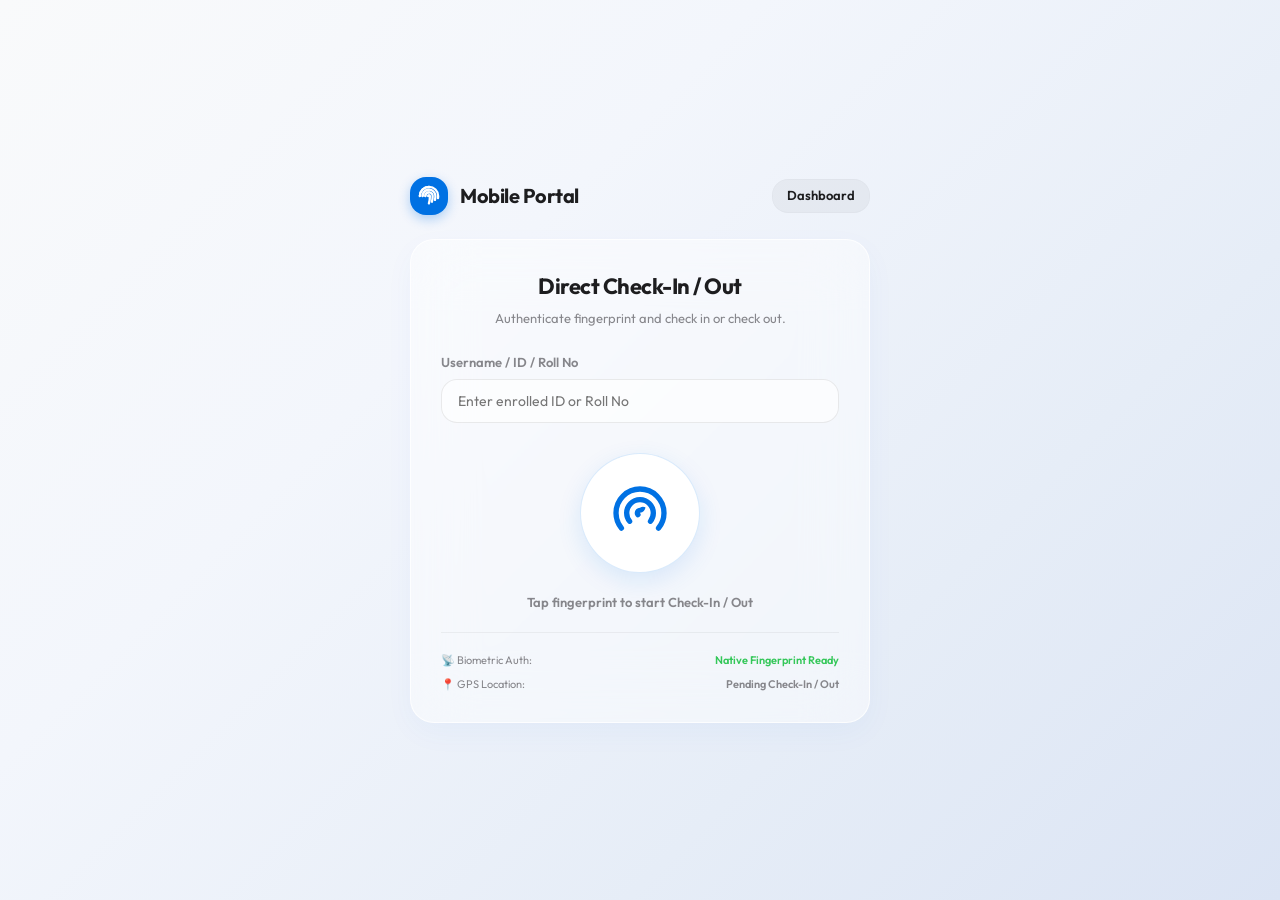
==== static/mobile.html @ 59ae8fd3 "Initial commit: PassBiometric passkey kiosk and dashboard" ====
<!DOCTYPE html>
<html lang="en">
<head>
    <meta charset="UTF-8">
    <meta name="viewport" content="width=device-width, initial-scale=1.0">
    <title>Biometric Attendance - Mobile Check-In / Out</title>
    
    <!-- Unified CSS Design -->
    <link rel="stylesheet" href="/static/css/style.css?v=1.3">
</head>
<body>
    <div class="bg-blob blob-blue"></div>
    <div class="bg-blob blob-pink"></div>

    <div class="app-container" style="max-width: 480px; min-height: 100vh; justify-content: center; padding: 20px 10px;">
        <header style="margin-bottom: 24px;">
            <a href="/" class="brand">
                <div class="brand-icon">
                    <svg width="22" height="22" viewBox="0 0 24 24" fill="none" stroke="currentColor" stroke-width="2.5" stroke-linecap="round" stroke-linejoin="round">
                        <path d="M2 12a10 10 0 0 1 20 0c0 .76-.05 1.52-.16 2.27" />
                        <path d="M5 12a7 7 0 0 1 14 0c0 1.45-.16 2.9-.48 4.3" />
                        <path d="M8 12a4 4 0 0 1 8 0c0 2.1-.28 4.2-.82 6.24" />
                        <path d="M11 12a1 1 0 0 1 2 0c0 2.72-.37 5.43-1.11 8.08" />
                        <path d="M12 2C6.48 2 2 6.48 2 12" />
                        <path d="M12 5c-3.87 0-7 3.13-7 7" />
                        <path d="M12 8c-2.21 0-4 1.79-4 4" />
                    </svg>
                </div>
                <span class="brand-title">Mobile Portal</span>
            </a>
            <a href="/" id="dashboard-back-btn" class="btn btn-secondary" style="padding: 6px 14px; font-size: 13px;">Dashboard</a>
        </header>

        <!-- Attendance Glass Card -->
        <div class="glass-card" style="padding: 30px; text-align: center;">
            
            <!-- Sync Mode Indicator -->
            <div id="sync-mode-badge" style="display: none; background: var(--system-blue-light); color: var(--system-blue); padding: 6px 12px; border-radius: 20px; font-size: 11px; font-weight: 700; text-transform: uppercase; letter-spacing: 0.5px; margin: 0 auto 15px; width: fit-content;">
                🔗 Syncing with Desktop Kiosk
            </div>
            
            <h2 id="portal-title" style="font-size: 22px; font-weight: 700; color: var(--text-primary); letter-spacing: -0.5px; margin-bottom: 6px;">
                Direct Check-In / Out
            </h2>
            <p style="font-size: 13px; color: var(--text-secondary); margin-bottom: 25px;">
                Authenticate fingerprint and check in or check out.
            </p>

            <form id="attendance-form" onsubmit="event.preventDefault();">
                <!-- Username Input -->
                <div class="form-group" style="text-align: left;">
                    <label class="form-label" for="username-field">Username / ID / Roll No</label>
                    <input type="text" id="username-field" class="form-control" placeholder="Enter enrolled ID or Roll No" required autocomplete="off">
                </div>

                <!-- Circular Fingerprint Trigger Widget -->
                <div style="margin: 30px 0 15px;">
                    <div id="trigger-scan-btn" class="fingerprint-container" style="width: 120px; height: 120px; box-shadow: 0 8px 24px rgba(0,113,227,0.12); border-color: rgba(0,113,227,0.15);">
                        <div class="pulse-ring" style="border-color: var(--system-blue);"></div>
                        <div class="scanner-line"></div>
                        <svg class="fingerprint-svg" style="fill: var(--system-blue); width: 64px; height: 64px;" viewBox="0 0 24 24">
                            <path d="M12,2A10,10,0,0,0,2,12a9.89,9.89,0,0,0,2.18,6.17,1,1,0,1,0,1.64-1.14A7.92,7.92,0,0,1,4,12a8,8,0,0,1,16,0,7.91,7.91,0,0,1-1.81,5A1,1,0,1,0,19.74,18.3,9.89,9.89,0,0,0,22,12,10,10,0,0,0,12,2Zm0,4a6,6,0,0,0-6,6,5.92,5.92,0,0,0,1.31,3.7,1,1,0,0,0,1.6-1.2A3.91,3.91,0,0,1,8,12a4,4,0,0,1,8,0,3.91,3.91,0,0,1-.87,2.5,1,1,0,0,0,1.6,1.2A5.92,5.92,0,0,0,18,12,6,6,0,0,0,12,6Zm0,4a2,2,0,0,0-2,2,1.91,1.91,0,0,0,.43,1.2,1,1,0,0,0,1.6-1.2,0.1,0.1,0,0,1,0-.06,0.1,0.1,0,0,1,0,0,1,1,0,0,0,0-.08,2,2,0,0,0,2-2A2,2,0,0,0,12,10Z"/>
                        </svg>
                    </div>
                </div>
                
                <!-- Status Info -->
                <div style="font-size: 13px; font-weight: 600; color: var(--text-secondary); margin-bottom: 20px;" id="verification-status-label">
                    Tap fingerprint to start Check-In / Out
                </div>

                <div style="display: flex; flex-direction: column; gap: 8px; border-top: 1px solid rgba(0,0,0,0.05); padding-top: 20px; font-size: 11px; text-align: left; color: var(--text-secondary); line-height: 1.4;">
                    <div style="display: flex; justify-content: space-between;">
                        <span>📡 Biometric Auth:</span>
                        <span id="biometric-support-status" style="font-weight: 600;">Verifying...</span>
                    </div>
                    <div style="display: flex; justify-content: space-between;">
                        <span>📍 GPS Location:</span>
                        <span id="gps-support-status" style="font-weight: 600;">Pending Check-In / Out</span>
                    </div>
                </div>
            </form>
        </div>
    </div>

    <!-- Success Drawer overlay -->
    <div class="success-overlay" id="mobile-success-overlay">
        <div class="success-content" style="max-width: 320px;">
            <div class="checkmark-circle">✓</div>
            <h2 style="font-size: 24px; font-weight: 700; color: var(--text-primary); letter-spacing: -0.5px; margin-bottom: 6px;">Check-In / Out Complete!</h2>
            <p id="success-description-label" style="font-size: 13px; color: var(--text-secondary); margin-bottom: 25px;">
                Your local attendance check-in/out log was recorded.
            </p>
            <div id="success-redirect-timer" style="font-size: 12px; color: var(--text-secondary); font-weight: 500;">
                Returning to dashboard...
            </div>
        </div>
    </div>

    <!-- Unified JS Libraries -->
    <script src="/static/js/app.js"></script>
    <script src="/static/js/mobile.js"></script>

</body>
</html>
---- static/css/style.css ----
/* 
   Apple Glassmorphism Light Design System 
   Biometric Attendance System
*/

@import url('https://fonts.googleapis.com/css2?family=Outfit:wght@300;400;500;600;700&display=swap');

:root {
    --bg-gradient: linear-gradient(135deg, #f9fafb 0%, #f3f6fc 35%, #e6edf7 70%, #dbe4f4 100%);
    
    /* Apple Palette */
    --system-blue: #0071e3;
    --system-blue-hover: #147ce5;
    --system-blue-light: rgba(0, 113, 227, 0.08);
    
    --system-green: #34c759;
    --system-green-light: rgba(52, 199, 89, 0.1);
    
    --system-red: #ff3b30;
    --system-red-light: rgba(255, 59, 48, 0.08);
    
    --system-amber: #ff9500;
    
    /* Neutral Text Colors */
    --text-primary: #1d1d1f;
    --text-secondary: #86868b;
    --text-tertiary: #b6b6bb;
    
    /* Rich Glassmorphism Configuration */
    --glass-bg: rgba(255, 255, 255, 0.45);
    --glass-bg-hover: rgba(255, 255, 255, 0.65);
    --glass-border: rgba(255, 255, 255, 0.75);
    --glass-shadow: 0 10px 30px 0 rgba(0, 113, 227, 0.04), 0 1px 3px 0 rgba(0, 0, 0, 0.01);
    
    /* Squircle Rounding */
    --radius-large: 24px;
    --radius-medium: 16px;
    --radius-small: 10px;
    
    --transition-smooth: all 0.3s cubic-bezier(0.25, 0.8, 0.25, 1);
    --transition-spring: all 0.5s cubic-bezier(0.175, 0.885, 0.32, 1.275);
}

* {
    margin: 0;
    padding: 0;
    box-sizing: border-box;
    font-family: 'Outfit', -apple-system, BlinkMacSystemFont, "Segoe UI", Roboto, sans-serif;
    -webkit-font-smoothing: antialiased;
    -moz-osx-font-smoothing: grayscale;
}

html, body {
    background: var(--bg-gradient);
    color: var(--text-primary);
    min-height: 100vh;
    overflow-x: hidden !important;
    max-width: 100% !important;
    width: 100% !important;
    line-height: 1.5;
}

/* Background animated glow blobs */
.bg-blob {
    position: fixed;
    width: 500px;
    height: 500px;
    border-radius: 50%;
    filter: blur(120px);
    opacity: 0.18;
    z-index: -10;
    pointer-events: none;
    animation: float-blob 25s infinite alternate ease-in-out;
}
.blob-blue {
    background: #0071e3;
    top: -150px;
    right: -150px;
}
.blob-pink {
    background: #af72ff;
    bottom: -150px;
    left: -150px;
    animation-delay: -12s;
}
@keyframes float-blob {
    0% { transform: translate(0, 0) scale(1); }
    50% { transform: translate(60px, -40px) scale(1.1); }
    100% { transform: translate(-40px, 60px) scale(0.95); }
}

/* Glassmorphism Card Utilities */
.glass-card {
    background: var(--glass-bg);
    backdrop-filter: blur(30px);
    -webkit-backdrop-filter: blur(30px);
    border: 1px solid var(--glass-border);
    border-radius: var(--radius-large);
    box-shadow: var(--glass-shadow);
    padding: 24px;
    transition: transform 0.4s cubic-bezier(0.165, 0.84, 0.44, 1), background 0.3s ease, box-shadow 0.4s ease, border-color 0.3s ease;
}

.glass-card:hover {
    transform: translateY(-4px);
    background: var(--glass-bg-hover);
    border-color: rgba(255, 255, 255, 0.9);
    box-shadow: 0 20px 40px rgba(0, 113, 227, 0.08), 0 1px 3px rgba(255, 255, 255, 0.8);
}

/* Page Wrapper / Main Container */
.app-container {
    max-width: 1200px;
    margin: 0 auto;
    padding: 40px 20px;
    min-height: 100vh;
    display: flex;
    flex-direction: column;
}

/* Main Navigation / Header */
header {
    display: flex;
    justify-content: space-between;
    align-items: center;
    margin-bottom: 40px;
}

.brand {
    display: flex;
    align-items: center;
    gap: 12px;
    text-decoration: none;
    color: var(--text-primary);
}

.brand-icon {
    width: 38px;
    height: 38px;
    background: var(--system-blue);
    border-radius: var(--radius-medium);
    display: flex;
    align-items: center;
    justify-content: center;
    color: white;
    box-shadow: 0 4px 12px rgba(0, 113, 227, 0.3);
}

.brand-title {
    font-size: 20px;
    font-weight: 700;
    letter-spacing: -0.5px;
}

.nav-links {
    display: flex;
    gap: 12px;
}

/* Premium Apple Buttons */
.btn {
    display: inline-flex;
    align-items: center;
    justify-content: center;
    gap: 8px;
    padding: 10px 20px;
    font-size: 14px;
    font-weight: 600;
    border-radius: var(--radius-medium);
    border: none;
    cursor: pointer;
    transition: var(--transition-spring);
    text-decoration: none;
}

.btn-primary {
    background: var(--system-blue);
    color: white;
    box-shadow: 0 4px 14px rgba(0, 113, 227, 0.2);
}

.btn-primary:hover {
    background: var(--system-blue-hover);
    transform: translateY(-2px);
    box-shadow: 0 6px 18px rgba(0, 113, 227, 0.3);
}

.btn-primary:active {
    transform: translateY(0);
}

.btn-secondary {
    background: rgba(0, 0, 0, 0.04);
    color: var(--text-primary);
    border: 1px solid rgba(0, 0, 0, 0.02);
}

.btn-secondary:hover {
    background: rgba(0, 0, 0, 0.07);
    transform: translateY(-2px);
}

.btn-danger {
    background: var(--system-red-light);
    color: var(--system-red);
    border: 1px solid rgba(255, 59, 48, 0.1);
}

.btn-danger:hover {
    background: var(--system-red);
    color: white;
    transform: translateY(-2px);
}

/* Grid Layouts */
.grid-dashboard {
    display: grid;
    grid-template-columns: 1fr 1fr;
    gap: 30px;
    flex-grow: 1;
}

@media (max-width: 900px) {
    .grid-dashboard {
        grid-template-columns: 1fr;
    }
}

/* Statistics Widgets */
.stats-container {
    display: grid;
    grid-template-columns: repeat(3, 1fr);
    gap: 20px;
    margin-bottom: 30px;
}

.stat-box {
    text-align: center;
    padding: 20px;
}

.stat-num {
    font-size: 38px;
    font-weight: 700;
    color: var(--system-blue);
    line-height: 1;
    margin-bottom: 6px;
    letter-spacing: -1px;
}

.stat-label {
    font-size: 13px;
    color: var(--text-secondary);
    font-weight: 500;
}

/* Live Logs Feed */
.logs-panel {
    display: flex;
    flex-direction: column;
    height: 100%;
}

.section-title {
    font-size: 18px;
    font-weight: 700;
    margin-bottom: 20px;
    letter-spacing: -0.3px;
    display: flex;
    justify-content: space-between;
    align-items: center;
}

.logs-list-wrapper {
    flex-grow: 1;
    overflow-y: auto;
    max-height: 480px;
    padding-right: 8px;
}

/* Custom Scrollbar */
.logs-list-wrapper::-webkit-scrollbar {
    width: 6px;
}
.logs-list-wrapper::-webkit-scrollbar-track {
    background: transparent;
}
.logs-list-wrapper::-webkit-scrollbar-thumb {
    background: rgba(0, 0, 0, 0.1);
    border-radius: 10px;
}

.log-item {
    display: flex;
    justify-content: space-between;
    align-items: center;
    padding: 14px 16px;
    background: rgba(255, 255, 255, 0.4);
    border-radius: var(--radius-medium);
    margin-bottom: 12px;
    border: 1px solid rgba(255, 255, 255, 0.3);
    transition: var(--transition-smooth);
    animation: slideIn 0.3s ease-out;
}

.log-item:hover {
    background: rgba(255, 255, 255, 0.75);
    border-color: rgba(0, 113, 227, 0.15);
}

.log-info {
    display: flex;
    align-items: center;
    gap: 12px;
}

.log-avatar {
    width: 36px;
    height: 36px;
    border-radius: 50%;
    background: var(--system-blue-light);
    color: var(--system-blue);
    display: flex;
    align-items: center;
    justify-content: center;
    font-weight: 700;
    font-size: 14px;
    overflow: hidden;
}

.log-avatar img {
    width: 100%;
    height: 100%;
    object-fit: cover;
}

.log-meta h4 {
    font-size: 14px;
    font-weight: 600;
    color: var(--text-primary);
}

.log-meta p {
    font-size: 11px;
    color: var(--text-secondary);
}

.log-badge {
    padding: 3px 8px;
    border-radius: 20px;
    font-size: 10px;
    font-weight: 700;
    text-transform: uppercase;
}

.badge-admin { background: #ffe6e6; color: var(--system-red); }
.badge-teacher { background: #e3f2fd; color: var(--system-blue); }
.badge-employee { background: #e8f5e9; color: var(--system-green); }
.badge-student { background: #fff3e0; color: var(--system-amber); }
.badge-worker { background: #f3e5f5; color: #9c27b0; }

.log-right {
    display: flex;
    align-items: center;
    gap: 12px;
}

.log-time {
    font-size: 12px;
    color: var(--text-secondary);
    font-weight: 500;
    text-align: right;
}

.log-location-btn {
    color: var(--system-blue);
    background: none;
    border: none;
    cursor: pointer;
    font-size: 14px;
    display: flex;
    align-items: center;
    justify-content: center;
    width: 28px;
    height: 28px;
    border-radius: 50%;
    transition: var(--transition-smooth);
}

.log-location-btn:hover {
    background: var(--system-blue-light);
}

.log-delete-btn {
    color: var(--system-red);
    background: none;
    border: none;
    cursor: pointer;
    font-size: 14px;
    display: flex;
    align-items: center;
    justify-content: center;
    width: 28px;
    height: 28px;
    border-radius: 50%;
    transition: var(--transition-smooth);
    opacity: 0.7;
}

.log-delete-btn:hover {
    background: rgba(255, 59, 48, 0.1);
    opacity: 1;
}

/* Map Styling */
.map-panel {
    display: flex;
    flex-direction: column;
}

.map-container {
    height: 380px;
    border-radius: var(--radius-medium);
    border: 1px solid var(--glass-border);
    overflow: hidden;
    z-index: 1;
}

/* Form Styles */
.form-group {
    margin-bottom: 20px;
    position: relative;
}

.form-label {
    display: block;
    font-size: 13px;
    font-weight: 600;
    color: var(--text-secondary);
    margin-bottom: 6px;
}

.form-control {
    width: 100%;
    padding: 12px 16px;
    border-radius: var(--radius-medium);
    border: 1px solid rgba(0, 0, 0, 0.08);
    background: rgba(255, 255, 255, 0.6);
    font-size: 14px;
    color: var(--text-primary);
    transition: var(--transition-smooth);
    outline: none;
}

.form-control:focus {
    border-color: var(--system-blue);
    background: white;
    box-shadow: 0 0 0 4px rgba(0, 113, 227, 0.15);
}

/* Circular Camera Capture Layout */
.camera-wrapper {
    display: flex;
    flex-direction: column;
    align-items: center;
    margin: 25px 0;
}

.camera-container {
    width: 180px;
    height: 180px;
    border-radius: 50%;
    overflow: hidden;
    border: 4px solid white;
    box-shadow: 0 8px 24px rgba(0,0,0,0.08);
    position: relative;
    background: #000;
    transition: var(--transition-smooth);
}

.camera-container.photo-captured {
    border-color: var(--system-green);
}

.camera-video {
    width: 100%;
    height: 100%;
    object-fit: cover;
    transform: scaleX(-1); /* mirror effect */
}

.camera-canvas {
    display: none;
}

.camera-photo-preview {
    width: 100%;
    height: 100%;
    object-fit: cover;
    position: absolute;
    top: 0;
    left: 0;
    display: none;
}

.camera-overlay {
    position: absolute;
    top: 0;
    left: 0;
    right: 0;
    bottom: 0;
    border-radius: 50%;
    border: 1px solid rgba(255,255,255,0.25);
    pointer-events: none;
}

/* Fingerprint Scanning Modal/Dialog */
.scanner-modal {
    position: fixed;
    top: 0;
    left: 0;
    right: 0;
    bottom: 0;
    background: rgba(255, 255, 255, 0.4);
    backdrop-filter: blur(10px);
    -webkit-backdrop-filter: blur(10px);
    z-index: 100;
    display: flex;
    align-items: center;
    justify-content: center;
    opacity: 0;
    pointer-events: none;
    transition: opacity 0.3s ease;
}

.scanner-modal.active {
    opacity: 1;
    pointer-events: all;
}

.scanner-card {
    width: 320px;
    padding: 30px;
    text-align: center;
    transform: scale(0.9);
    transition: var(--transition-spring);
}

.scanner-modal.active .scanner-card {
    transform: scale(1);
}

/* Fingerprint Scan Visual Animation */
.fingerprint-container {
    width: 110px;
    height: 110px;
    margin: 20px auto;
    position: relative;
    cursor: pointer;
    display: flex;
    align-items: center;
    justify-content: center;
    border-radius: 50%;
    background: white;
    box-shadow: 0 4px 16px rgba(0,0,0,0.04);
    border: 1px solid rgba(0,0,0,0.05);
    transition: var(--transition-smooth);
}

.fingerprint-container:hover {
    transform: scale(1.05);
    box-shadow: 0 8px 24px rgba(0,0,0,0.08);
}

.fingerprint-svg {
    width: 72px;
    height: 72px;
    fill: var(--text-tertiary);
    transition: var(--transition-smooth);
}

.fingerprint-container.scanning .fingerprint-svg {
    fill: var(--system-blue);
}

.fingerprint-container.success .fingerprint-svg {
    fill: var(--system-green);
    transform: scale(1.1);
}

.scanner-line {
    position: absolute;
    left: 10%;
    right: 10%;
    height: 3px;
    background: linear-gradient(to right, transparent, var(--system-blue), transparent);
    box-shadow: 0 0 10px var(--system-blue);
    opacity: 0;
    pointer-events: none;
}

.fingerprint-container.scanning .scanner-line {
    animation: scan 1.8s ease-in-out infinite;
    opacity: 1;
}

@keyframes scan {
    0%, 100% { top: 15%; }
    50% { top: 85%; }
}

/* Pulsing rings during scan */
.pulse-ring {
    position: absolute;
    top: 0;
    left: 0;
    width: 100%;
    height: 100%;
    border-radius: 50%;
    border: 2px solid var(--system-blue);
    opacity: 0;
    pointer-events: none;
}

.fingerprint-container.scanning .pulse-ring {
    animation: pulse 1.8s cubic-bezier(0.24, 0, 0.38, 1) infinite;
}

@keyframes pulse {
    0% { transform: scale(1); opacity: 0.5; }
    100% { transform: scale(1.4); opacity: 0; }
}

/* QR Code Screen Layout (Desktop Checkpoint) */
.qr-layout {
    display: flex;
    flex-direction: column;
    align-items: center;
    justify-content: center;
    padding: 40px;
    text-align: center;
    max-width: 480px;
    margin: 40px auto;
}

.qr-box {
    width: 240px;
    height: 240px;
    background: white;
    border-radius: var(--radius-large);
    padding: 20px;
    box-shadow: 0 12px 40px rgba(0,0,0,0.06);
    border: 1px solid rgba(0,0,0,0.03);
    margin: 24px 0;
    display: flex;
    align-items: center;
    justify-content: center;
}

.qr-box canvas, .qr-box img {
    max-width: 100%;
    max-height: 100%;
}

.sync-status {
    display: flex;
    align-items: center;
    gap: 8px;
    font-size: 13px;
    font-weight: 600;
    color: var(--text-secondary);
}

.sync-spinner {
    width: 8px;
    height: 8px;
    border-radius: 50%;
    background: var(--system-blue);
    animation: sync-pulse 1.2s infinite;
}

@keyframes sync-pulse {
    0% { transform: scale(0.8); opacity: 0.3; }
    50% { transform: scale(1.4); opacity: 1; }
    100% { transform: scale(0.8); opacity: 0.3; }
}

/* Success Checkmark Animation Drawer (Desktop splash) */
.success-overlay {
    position: fixed;
    top: 0;
    left: 0;
    right: 0;
    bottom: 0;
    background: rgba(255, 255, 255, 0.95);
    backdrop-filter: blur(25px);
    -webkit-backdrop-filter: blur(25px);
    z-index: 200;
    display: flex;
    flex-direction: column;
    align-items: center;
    justify-content: center;
    opacity: 0;
    pointer-events: none;
    transition: opacity 0.5s cubic-bezier(0.2, 0.8, 0.2, 1);
}

.success-overlay.active {
    opacity: 1;
    pointer-events: all;
}

.success-content {
    text-align: center;
    transform: scale(0.8);
    opacity: 0;
    transition: var(--transition-spring);
    transition-delay: 0.1s;
    max-width: 400px;
}

.success-overlay.active .success-content {
    transform: scale(1);
    opacity: 1;
}

.checkmark-circle {
    width: 90px;
    height: 90px;
    border-radius: 50%;
    background: var(--system-green-light);
    color: var(--system-green);
    display: flex;
    align-items: center;
    justify-content: center;
    font-size: 44px;
    margin: 0 auto 20px;
    box-shadow: 0 8px 24px rgba(52, 199, 89, 0.2);
}

.success-avatar {
    width: 120px;
    height: 120px;
    border-radius: 50%;
    border: 5px solid white;
    box-shadow: 0 10px 30px rgba(0,0,0,0.1);
    margin: 20px auto;
    overflow: hidden;
}

.success-avatar img {
    width: 100%;
    height: 100%;
    object-fit: cover;
}

/* Sliding Drawer for Admin Control Panel */
.drawer {
    position: fixed;
    bottom: 0;
    left: 0;
    right: 0;
    background: white;
    border-top: 1px solid var(--glass-border);
    border-radius: var(--radius-large) var(--radius-large) 0 0;
    box-shadow: 0 -8px 40px rgba(0, 0, 0, 0.08);
    z-index: 50;
    transform: translateY(100%);
    transition: var(--transition-spring);
    padding: 30px 40px;
    max-height: 80vh;
    overflow-y: auto;
}

.drawer.active {
    transform: translateY(0);
}

/* Administrative Drawer Grid Layout */
.admin-drawer-grid {
    display: grid;
    grid-template-columns: repeat(3, 1fr);
    gap: 24px;
}

.drawer-header {
    display: flex;
    justify-content: space-between;
    align-items: center;
    margin-bottom: 20px;
}

.drawer-close {
    background: rgba(0,0,0,0.05);
    border: none;
    width: 32px;
    height: 32px;
    border-radius: 50%;
    cursor: pointer;
    display: flex;
    align-items: center;
    justify-content: center;
    font-weight: bold;
    font-size: 16px;
    transition: var(--transition-smooth);
}

.drawer-close:hover {
    background: rgba(0,0,0,0.1);
}

/* Authority Code Widget */
.code-widget {
    background: var(--system-blue-light);
    border: 1px solid rgba(0, 113, 227, 0.1);
    border-radius: var(--radius-medium);
    padding: 16px 20px;
    display: flex;
    flex-direction: column;
    align-items: center;
    gap: 12px;
    margin-top: 10px;
}

.code-display {
    font-size: 26px;
    font-weight: 700;
    color: var(--system-blue);
    letter-spacing: 1px;
}

.code-timer {
    font-size: 12px;
    color: var(--text-secondary);
    font-weight: 600;
    display: flex;
    align-items: center;
    gap: 6px;
}

/* Toast Notifications */
.toast-container {
    position: fixed;
    top: 24px;
    right: 24px;
    z-index: 1000;
    display: flex;
    flex-direction: column;
    gap: 12px;
}

.toast {
    min-width: 280px;
    padding: 14px 20px;
    border-radius: var(--radius-medium);
    color: white;
    font-size: 14px;
    font-weight: 600;
    box-shadow: 0 8px 24px rgba(0,0,0,0.1);
    display: flex;
    align-items: center;
    gap: 10px;
    transform: translateX(120%);
    transition: var(--transition-spring);
}

.toast.active {
    transform: translateX(0);
}

.toast-success { background: var(--system-green); }
.toast-error { background: var(--system-red); }
.toast-info { background: var(--system-blue); }

/* Keyframe Animations */
@keyframes slideIn {
    from { transform: translateY(12px); opacity: 0; }
    to { transform: translateY(0); opacity: 1; }
}

/* Leaflet Map Neutral Theme Tweaks */
.leaflet-container {
    background: #f5f7fa !important;
}
.leaflet-bar {
    border: none !important;
    box-shadow: var(--glass-shadow) !important;
    border-radius: var(--radius-small) !important;
    overflow: hidden;
}
.leaflet-bar a {
    background-color: var(--glass-bg) !important;
    border-bottom: 1px solid var(--glass-border) !important;
    color: var(--text-primary) !important;
}
.leaflet-bar a:hover {
    background-color: var(--glass-bg-hover) !important;
}

/* User Register Flow Conditional Section */
#security-code-container {
    display: none;
    animation: slideIn 0.3s ease-out;
}

/* Glassmorphic Attendance Details Modal */
.modal {
    position: fixed;
    top: 0;
    left: 0;
    right: 0;
    bottom: 0;
    background: rgba(0, 0, 0, 0.25);
    backdrop-filter: blur(12px);
    -webkit-backdrop-filter: blur(12px);
    z-index: 1000;
    display: flex;
    align-items: center;
    justify-content: center;
    opacity: 0;
    pointer-events: none;
    transition: opacity 0.3s ease;
}

.modal.active {
    opacity: 1;
    pointer-events: all;
}

.modal-content {
    width: 400px;
    max-width: 90%;
    padding: 30px;
    position: relative;
    transform: scale(0.9);
    transition: var(--transition-spring);
    background: rgba(255, 255, 255, 0.85) !important;
}

.modal.active .modal-content {
    transform: scale(1);
}

.modal-close-btn {
    position: absolute;
    top: 20px;
    right: 20px;
    background: rgba(0,0,0,0.05);
    border: none;
    width: 30px;
    height: 30px;
    border-radius: 50%;
    cursor: pointer;
    display: flex;
    align-items: center;
    justify-content: center;
    font-size: 16px;
    font-weight: bold;
    transition: var(--transition-smooth);
}

.modal-close-btn:hover {
    background: rgba(0,0,0,0.1);
}

.modal-header h3 {
    font-size: 18px;
    font-weight: 700;
    color: var(--text-primary);
    margin-bottom: 20px;
    text-align: center;
}

.details-photo-container {
    width: 140px;
    height: 140px;
    border-radius: 50%;
    overflow: hidden;
    margin: 0 auto 20px;
    border: 4px solid white;
    box-shadow: 0 8px 24px rgba(0,0,0,0.1);
}

.details-photo-container img {
    width: 100%;
    height: 100%;
    object-fit: cover;
}

.details-grid {
    display: flex;
    flex-direction: column;
    gap: 12px;
}

.details-row {
    display: flex;
    justify-content: space-between;
    align-items: center;
    border-bottom: 1px solid rgba(0,0,0,0.04);
    padding-bottom: 8px;
}

.details-row:last-child {
    border-bottom: none;
}

.details-label {
    font-size: 13px;
    color: var(--text-secondary);
    font-weight: 600;
}

.details-value {
    font-size: 14px;
    color: var(--text-primary);
    font-weight: 500;
}

.details-map-link {
    display: inline-flex;
    align-items: center;
    gap: 4px;
    color: var(--system-blue);
    text-decoration: none;
    font-weight: 600;
}

.details-map-link:hover {
    text-decoration: underline;
}

/* Eye Icon / Details Button style in log row */
.log-details-btn {
    background: rgba(0,0,0,0.03);
    border: none;
    color: var(--text-secondary);
    width: 28px;
    height: 28px;
    border-radius: var(--radius-small);
    cursor: pointer;
    font-size: 13px;
    display: inline-flex;
    align-items: center;
    justify-content: center;
    transition: var(--transition-smooth);
}
.log-details-btn:hover {
    background: var(--system-blue-light);
    color: var(--system-blue);
}

/* Responsive adjustments for details modal grid */
@media (max-width: 768px) {
    #modal-grid-layout {
        grid-template-columns: 1fr !important;
        gap: 15px !important;
    }
}

/* Responsive adjustments for mobile viewports */
@media (max-width: 768px) {
    .app-container {
        padding: 20px 12px !important;
    }
    
    header {
        flex-direction: column !important;
        align-items: center !important;
        gap: 15px !important;
        margin-bottom: 25px !important;
        text-align: center;
    }
    
    .brand-title {
        font-size: 18px !important;
    }
    
    .nav-links {
        width: 100%;
        justify-content: center !important;
        flex-wrap: wrap !important;
        gap: 8px !important;
    }
    
    .nav-links .btn {
        flex: 1 1 auto !important;
        min-width: 120px !important;
        font-size: 12px !important;
        padding: 8px 12px !important;
    }
    
    .stats-container {
        grid-template-columns: 1fr !important;
        gap: 12px !important;
        margin-bottom: 20px !important;
    }
    
    .stat-num {
        font-size: 28px !important;
    }
    
    .grid-dashboard {
        gap: 20px !important;
    }
    
    #attendance-map {
        height: 250px !important;
    }
    
    /* Sliding Drawer Optimization */
    .drawer {
        padding: 20px 15px !important;
        max-height: 90vh !important;
        overflow-x: hidden !important;
    }
    
    .admin-drawer-grid {
        grid-template-columns: 1fr !important;
        gap: 20px !important;
    }

    /* Log Item Mobile Layout (Prevents horizontal cutoff) */
    .log-item {
        flex-direction: column !important;
        align-items: stretch !important;
        gap: 12px !important;
        padding: 12px 14px !important;
    }
    
    .log-info {
        width: 100% !important;
    }
    
    .log-right {
        width: 100% !important;
        justify-content: space-between !important;
        border-top: 1px solid rgba(0, 0, 0, 0.05) !important;
        padding-top: 10px !important;
        margin-top: 4px !important;
        gap: 8px !important;
    }
    
    .section-title {
        font-size: 16px !important;
    }
    
    .glass-card {
        padding: 20px 15px !important;
    }
    
    .qr-layout {
        padding: 24px 16px !important;
    }

    /* Restrict horizontal scrolling inside lists */
    .logs-list-wrapper, #admin-pending-list, #admin-users-list {
        overflow-x: hidden !important;
    }
}

/* Log Type Badges (Check-In / Check-Out) */
.badge-type {
    padding: 3px 8px;
    border-radius: 12px;
    font-size: 9px;
    font-weight: 800;
    text-transform: uppercase;
    letter-spacing: 0.5px;
    display: inline-block;
    line-height: 1;
    margin-top: 4px;
}
.badge-type-in {
    background: #e8f5e9;
    color: var(--system-green);
    border: 1px solid rgba(52, 199, 89, 0.15);
}
.badge-type-out {
    background: #e3f2fd;
    color: var(--system-blue);
    border: 1px solid rgba(0, 113, 227, 0.15);
}
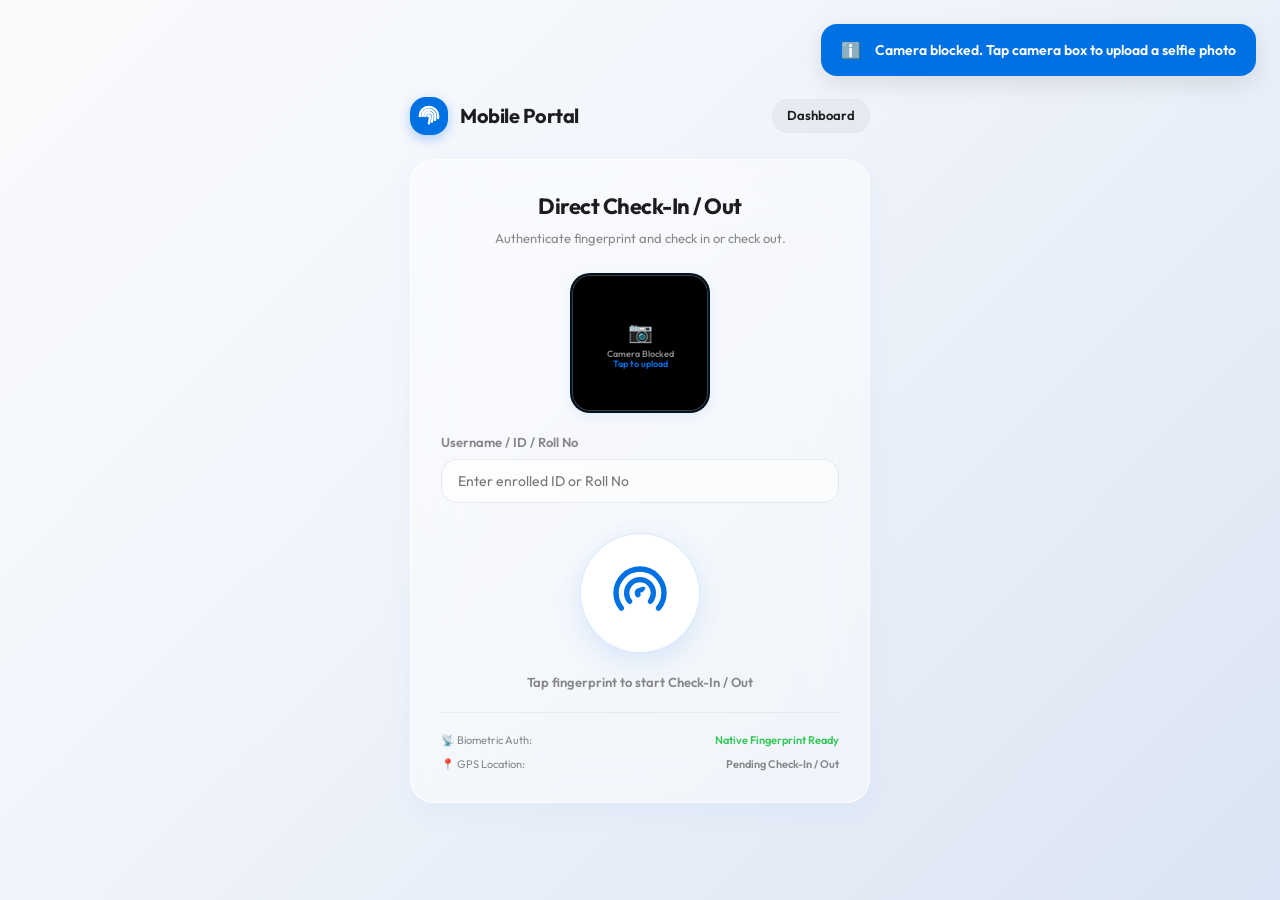
==== commit 9e4217bb: "Implement Mitigation A: Capture live selfies during check-in/out and display them side-by-side with " ====
--- a/static/mobile.html
+++ b/static/mobile.html
@@ -47,6 +47,22 @@
             </p>
 
             <form id="attendance-form" onsubmit="event.preventDefault();">
+                <!-- Check-in selfie snapshot camera -->
+                <div class="camera-wrapper" id="camera-section" style="margin: 0 auto 20px; width: 140px; height: 140px; position: relative;">
+                    <div class="camera-container" id="camera-frame" style="width: 140px; height: 140px; border-radius: 20px; cursor: pointer; overflow: hidden; position: relative; border: 2px solid rgba(0, 113, 227, 0.15); box-shadow: 0 4px 12px rgba(0, 113, 227, 0.08);">
+                        <video id="video-stream" class="camera-video" autoplay playsinline style="width: 100%; height: 100%; object-fit: cover; border-radius: 18px;"></video>
+                        <canvas id="photo-canvas" class="camera-canvas" width="300" height="300" style="display: none;"></canvas>
+                        <img id="photo-preview" class="camera-photo-preview" alt="Check-in selfie" style="width: 100%; height: 100%; object-fit: cover; border-radius: 18px; display: none; position: absolute; top: 0; left: 0; z-index: 5;">
+                        
+                        <div id="camera-fallback-overlay" style="display: none; position: absolute; top: 0; left: 0; width: 100%; height: 100%; display: flex; flex-direction: column; align-items: center; justify-content: center; padding: 10px; text-align: center; background: rgba(0, 0, 0, 0.03); color: var(--text-secondary); z-index: 4;">
+                            <span style="font-size: 20px; margin-bottom: 2px;">📷</span>
+                            <span style="font-size: 9px; font-weight: 600; line-height: 1.2;">Camera Blocked<br><span style="color: var(--system-blue);">Tap to upload</span></span>
+                        </div>
+                        <div class="camera-overlay" style="border-radius: 18px; position: absolute; top: 0; left: 0; width: 100%; height: 100%; pointer-events: none; z-index: 3; background: linear-gradient(180deg, rgba(255,255,255,0) 60%, rgba(0,0,0,0.05) 100%);"></div>
+                    </div>
+                    <input type="file" id="fallback-file-input" accept="image/*" style="display: none;">
+                </div>
+
                 <!-- Username Input -->
                 <div class="form-group" style="text-align: left;">
                     <label class="form-label" for="username-field">Username / ID / Roll No</label>
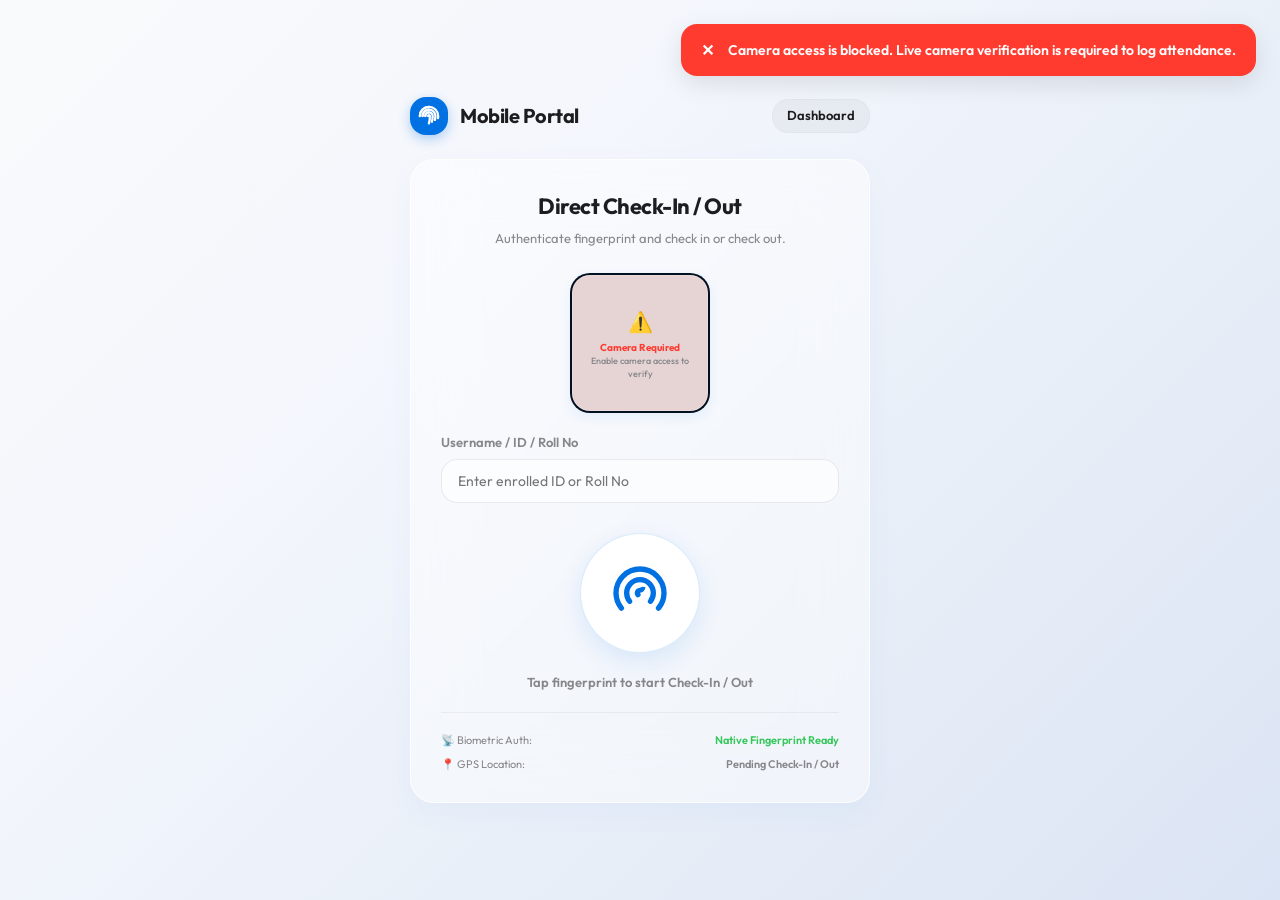
==== commit 96c94c9b: "Secure check-in selfie: Disable file upload fallbacks to prevent photo-upload spoofing attacks" ====
--- a/static/mobile.html
+++ b/static/mobile.html
@@ -54,13 +54,12 @@
                         <canvas id="photo-canvas" class="camera-canvas" width="300" height="300" style="display: none;"></canvas>
                         <img id="photo-preview" class="camera-photo-preview" alt="Check-in selfie" style="width: 100%; height: 100%; object-fit: cover; border-radius: 18px; display: none; position: absolute; top: 0; left: 0; z-index: 5;">
                         
-                        <div id="camera-fallback-overlay" style="display: none; position: absolute; top: 0; left: 0; width: 100%; height: 100%; display: flex; flex-direction: column; align-items: center; justify-content: center; padding: 10px; text-align: center; background: rgba(0, 0, 0, 0.03); color: var(--text-secondary); z-index: 4;">
-                            <span style="font-size: 20px; margin-bottom: 2px;">📷</span>
-                            <span style="font-size: 9px; font-weight: 600; line-height: 1.2;">Camera Blocked<br><span style="color: var(--system-blue);">Tap to upload</span></span>
+                        <div id="camera-fallback-overlay" style="display: none; position: absolute; top: 0; left: 0; width: 100%; height: 100%; display: flex; flex-direction: column; align-items: center; justify-content: center; padding: 15px; text-align: center; background: rgba(255, 235, 235, 0.9); color: var(--system-red); z-index: 4;">
+                            <span style="font-size: 20px; margin-bottom: 4px;">⚠️</span>
+                            <span style="font-size: 10px; font-weight: 700; line-height: 1.3;">Camera Required<br><span style="color: var(--text-secondary); font-size: 9px; font-weight: 500;">Enable camera access to verify</span></span>
                         </div>
                         <div class="camera-overlay" style="border-radius: 18px; position: absolute; top: 0; left: 0; width: 100%; height: 100%; pointer-events: none; z-index: 3; background: linear-gradient(180deg, rgba(255,255,255,0) 60%, rgba(0,0,0,0.05) 100%);"></div>
                     </div>
-                    <input type="file" id="fallback-file-input" accept="image/*" style="display: none;">
                 </div>
 
                 <!-- Username Input -->
